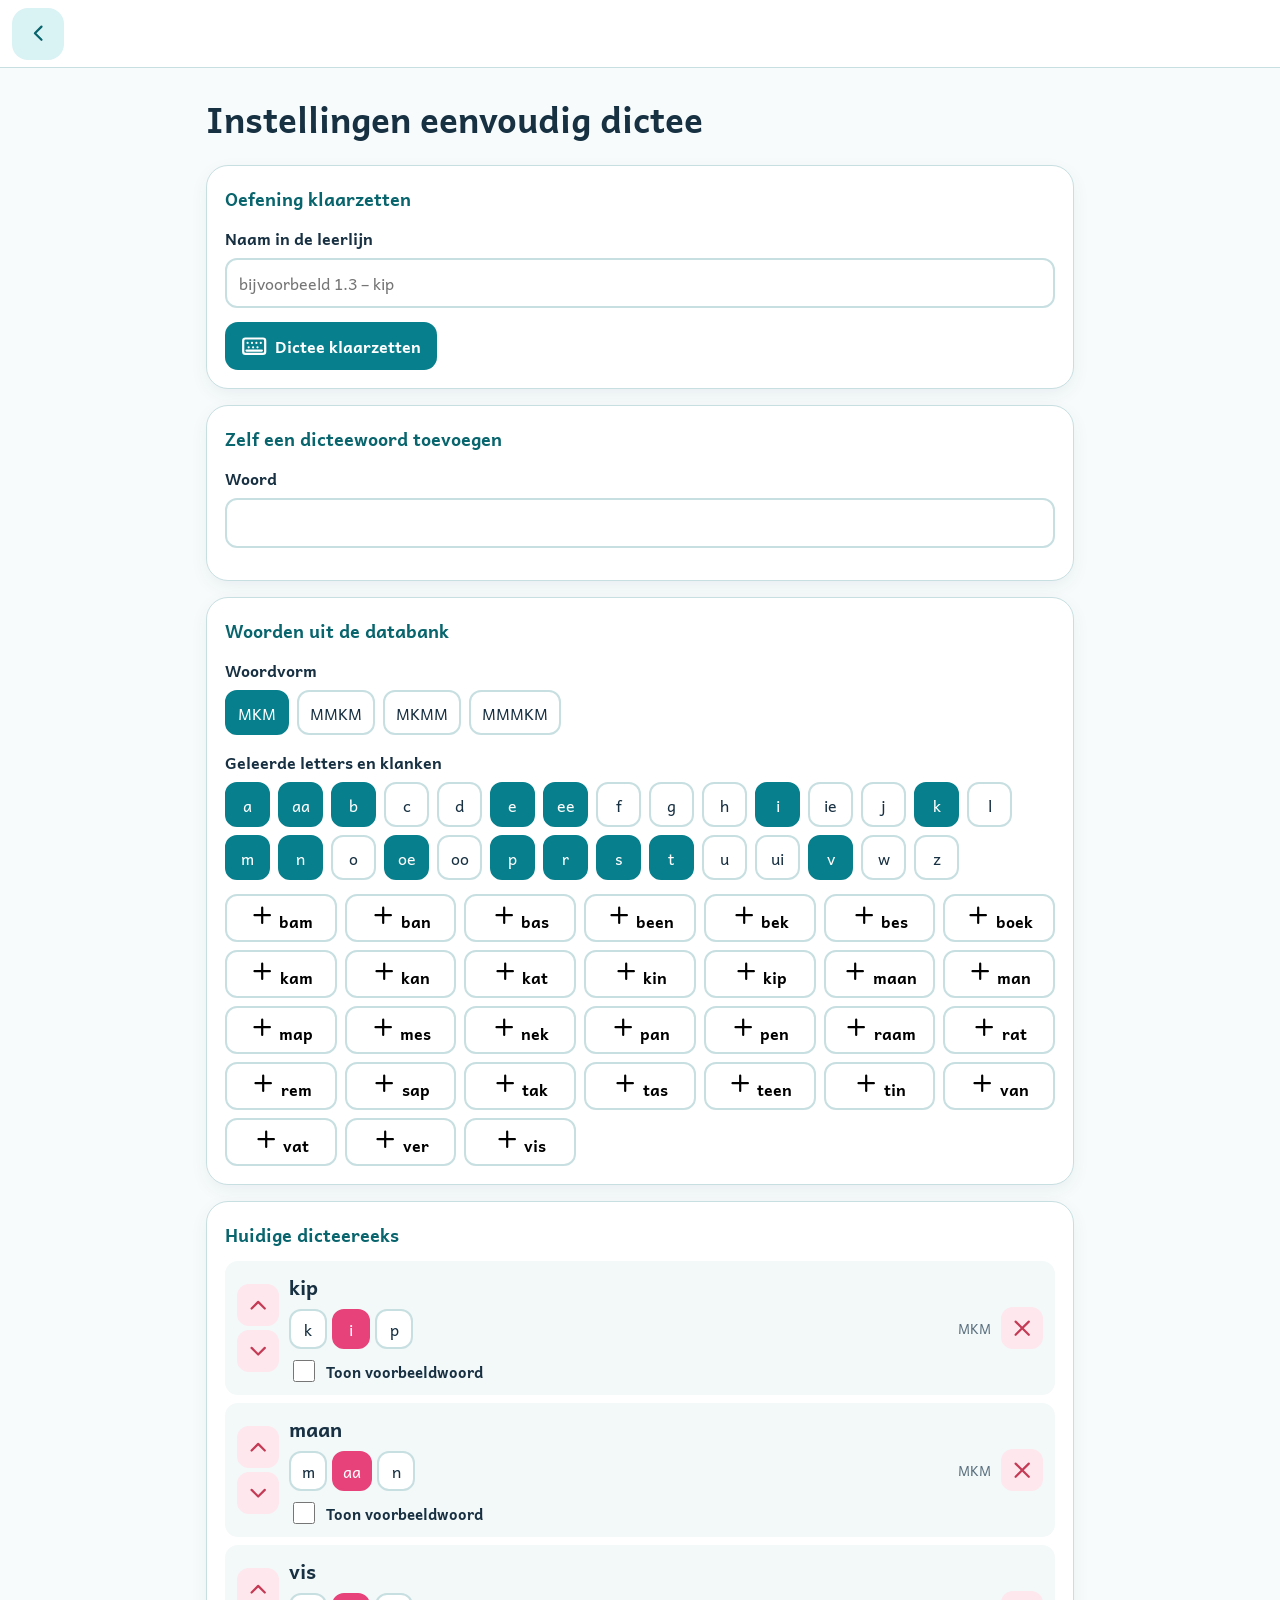
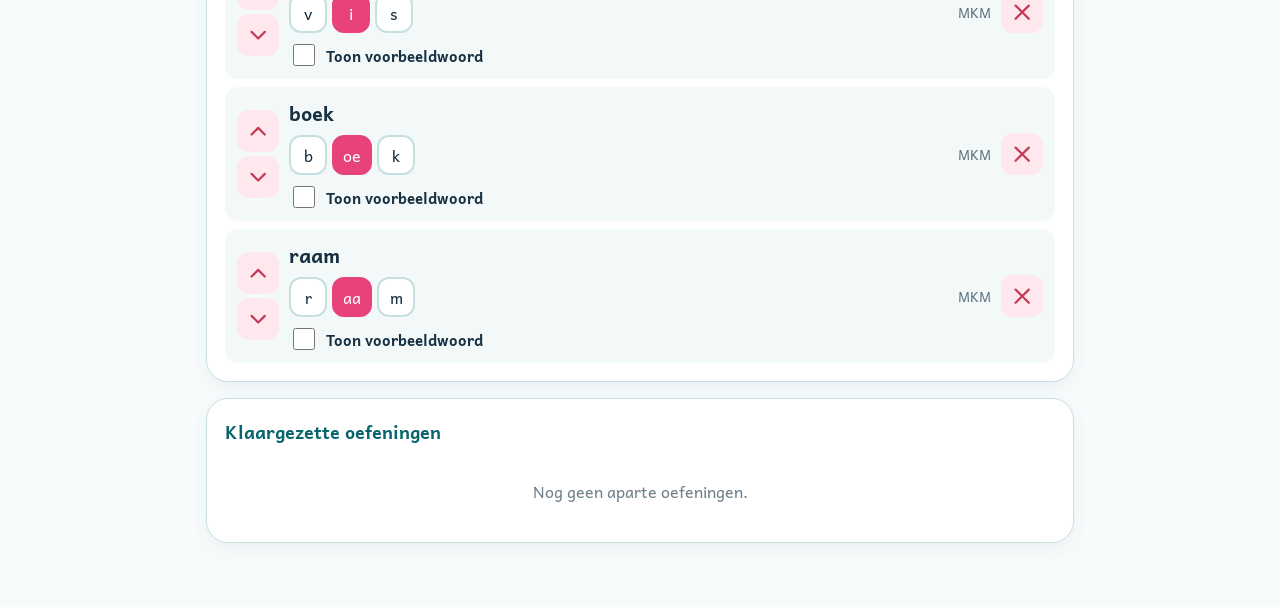
==== beheer/index.html @ 7be6dbdf "Update" ====
<!doctype html>
<html lang="nl">
  <head>
    <meta charset="utf-8" />
    <meta
      name="viewport"
      content="width=device-width,initial-scale=1,viewport-fit=cover"
    />
    <meta name="theme-color" content="#087f8c" />
    <title>Letterlab — beheer</title>
    <meta
      name="description"
      content="Mobiele dictee-oefeningen en digitaal klik-klakboekje voor NT2 Alfa."
    />
    <link rel="stylesheet" href="../styles.css?v=3" />
  </head>
  <body data-app="beheer">
    <svg class="svg-defs" aria-hidden="true">
      <symbol id="i-speaker" viewBox="0 0 24 24">
        <path d="M11 5 6 9H2v6h4l5 4V5Z" />
        <path d="M15.5 8.5a5 5 0 0 1 0 7M18 6a8.5 8.5 0 0 1 0 12" />
      </symbol>
      <symbol id="i-keyboard" viewBox="0 0 24 24">
        <rect x="2" y="5" width="20" height="14" rx="2" />
        <path
          d="M6 9h.01M10 9h.01M14 9h.01M18 9h.01M7 13h.01M11 13h.01M15 13h.01M5 16h14"
        />
      </symbol>
      <symbol id="i-book" viewBox="0 0 24 24">
        <path
          d="M3 5.5A3.5 3.5 0 0 1 6.5 2H11v18H6.5A3.5 3.5 0 0 0 3 23V5.5ZM21 5.5A3.5 3.5 0 0 0 17.5 2H13v18h4.5A3.5 3.5 0 0 1 21 23V5.5Z"
        />
      </symbol>
      <symbol id="i-gear" viewBox="0 0 24 24">
        <circle cx="12" cy="12" r="3" />
        <path
          d="M19.4 15a1.7 1.7 0 0 0 .34 1.88l.06.06-2.83 2.83-.06-.06a1.7 1.7 0 0 0-1.88-.34 1.7 1.7 0 0 0-1.03 1.55V21h-4v-.08A1.7 1.7 0 0 0 8.97 19.4a1.7 1.7 0 0 0-1.88.34l-.06.06-2.83-2.83.06-.06A1.7 1.7 0 0 0 4.6 15a1.7 1.7 0 0 0-1.55-1.03H3v-4h.08A1.7 1.7 0 0 0 4.6 8.94a1.7 1.7 0 0 0-.34-1.88L4.2 7l2.83-2.83.06.06a1.7 1.7 0 0 0 1.88.34A1.7 1.7 0 0 0 10 3.02V3h4v.08a1.7 1.7 0 0 0 1.03 1.55 1.7 1.7 0 0 0 1.88-.34l.06-.06L19.8 7l-.06.06a1.7 1.7 0 0 0-.34 1.88A1.7 1.7 0 0 0 20.95 10H21v4h-.08A1.7 1.7 0 0 0 19.4 15Z"
        />
      </symbol>
      <symbol id="i-back" viewBox="0 0 24 24">
        <path d="m15 18-6-6 6-6" />
      </symbol>
      <symbol id="i-next" viewBox="0 0 24 24">
        <path d="m9 18 6-6-6-6" />
      </symbol>
      <symbol id="i-up" viewBox="0 0 24 24"><path d="m6 15 6-6 6 6" /></symbol>
      <symbol id="i-down" viewBox="0 0 24 24"><path d="m6 9 6 6 6-6" /></symbol>
      <symbol id="i-check" viewBox="0 0 24 24">
        <path d="m5 12 4 4L19 6" />
      </symbol>
      <symbol id="i-retry" viewBox="0 0 24 24">
        <path d="M3 12a9 9 0 1 0 3-6.7L3 8" />
        <path d="M3 3v5h5" />
      </symbol>
      <symbol id="i-close" viewBox="0 0 24 24">
        <path d="M18 6 6 18M6 6l12 12" />
      </symbol>
      <symbol id="i-plus" viewBox="0 0 24 24">
        <path d="M12 5v14M5 12h14" />
      </symbol>
      <symbol id="i-mic" viewBox="0 0 24 24">
        <rect x="9" y="2" width="6" height="12" rx="3" />
        <path d="M5 10a7 7 0 0 0 14 0M12 17v5" />
      </symbol>
      <symbol id="i-upload" viewBox="0 0 24 24">
        <path d="M12 16V4m0 0L7 9m5-5 5 5M4 20h16" />
      </symbol>
    </svg>

    <main id="app" class="app-shell" aria-live="polite"></main>
    <script src="../data.js"></script>
    <script src="../app.js?v=3"></script>
  </body>
</html>
---- styles.css ----
/* ================================================================
   1. Lettertype en kleuren
   ================================================================ */

@font-face {
  font-family: Andika;
  src: url("assets/fonts/andika-400.woff2") format("woff2");
  font-weight: 400;
  font-display: swap;
}
@font-face {
  font-family: Andika;
  src: url("assets/fonts/andika-700.woff2") format("woff2");
  font-weight: 700;
  font-display: swap;
}
:root {
  /* Pas hier de hoofdkleuren van de volledige app aan. */
  --ink: #173042;
  --teal: #087f8c;
  --teal-dark: #08646d;
  --blue: #d9f2f4;
  --pink: #e7427a;
  --paper: #f7fbfb;
  --line: #c8dfe1;
  --good: #16805d;
  --bad: #c53b56;
  --shadow: 0 12px 34px rgba(20, 67, 79, 0.13);
}

/* ================================================================
   2. Algemene basisopmaak
   ================================================================ */

* {
  box-sizing: border-box;
}
html,
body {
  margin: 0;
  min-height: 100%;
  background: var(--paper);
  color: var(--ink);
  font-family: Andika, Arial, sans-serif;
}
button,
input,
select {
  font: inherit;
}
button {
  touch-action: manipulation;
}
.svg-defs {
  position: absolute;
  width: 0;
  height: 0;
  overflow: hidden;
}
.icon {
  width: 1.65rem;
  height: 1.65rem;
  fill: none;
  stroke: currentColor;
  stroke-width: 2;
  stroke-linecap: round;
  stroke-linejoin: round;
}
.app-shell {
  min-height: 100svh;
  display: flex;
  flex-direction: column;
}

/* ================================================================
   3. Bovenbalk, pictogrammen en algemene knoppen
   ================================================================ */

.topbar {
  height: 68px;
  padding: 8px max(12px, env(safe-area-inset-left));
  display: flex;
  align-items: center;
  justify-content: space-between;
  background: #fff;
  border-bottom: 1px solid var(--line);
}
.brand {
  font-weight: 700;
  color: var(--teal);
  letter-spacing: 0.02em;
}
.top-actions {
  display: flex;
  gap: 10px;
}
.icon-btn {
  width: 52px;
  height: 52px;
  border: 0;
  border-radius: 16px;
  background: var(--blue);
  color: var(--teal-dark);
  display: grid;
  place-items: center;
  cursor: pointer;
}
.icon-btn:hover,
.icon-btn:focus-visible {
  outline: 3px solid rgba(231, 66, 122, 0.26);
}
.icon-btn.primary {
  background: var(--pink);
  color: #fff;
}
.icon-btn.good {
  background: var(--good);
  color: #fff;
}
.icon-btn.bad {
  background: var(--bad);
  color: #fff;
}

/* ================================================================
   4. Startscherm
   ================================================================ */

.screen {
  width: min(100%, 980px);
  margin: auto;
  padding: 10px max(14px, env(safe-area-inset-left))
    calc(18px + env(safe-area-inset-bottom));
}
.home-grid {
  display: grid;
  grid-template-columns: repeat(2, minmax(0, 240px));
  gap: 20px;
  justify-content: center;
}
.mode-card {
  aspect-ratio: 1;
  border: 0;
  border-radius: 30px;
  background: #fff;
  color: var(--teal);
  box-shadow: var(--shadow);
  display: grid;
  place-items: center;
  cursor: pointer;
}
.mode-card:nth-child(2) {
  color: var(--pink);
}
.mode-card .icon {
  width: 42%;
  height: 42%;
  stroke-width: 1.35;
}

/* ================================================================
   5. Dicteescherm en AZERTY-toetsenbord
   ================================================================ */

.dictation {
  display: flex;
  flex-direction: column;
  gap: 8px;
  align-items: center;
}
.dictation-finished {
  min-height: 100svh;
  display: flex;
  flex-direction: column;
  align-items: center;
  justify-content: center;
  gap: 12px;
  text-align: center;
}
.finished-check {
  width: 112px;
  height: 112px;
  border-radius: 50%;
  display: grid;
  place-items: center;
  background: var(--good);
  color: white;
}
.finished-check .icon {
  width: 65px;
  height: 65px;
}
.dictation-finished h1 {
  margin: 0;
  font-size: clamp(2.5rem, 9vw, 4rem);
}
.finished-next {
  color: var(--teal-dark);
}
.finished-next .icon {
  width: 36px;
  height: 36px;
}
.restart-button {
  margin-top: 12px;
  width: 45px;
  height: 45px;
  border: 0;
  border-radius: 50%;
  background: var(--blue);
  color: var(--teal-dark);
  cursor: pointer;
  display: grid;
  place-items: center;
}
.restart-button .icon {
  width: 30px;
  height: 30px;
}
.listen {
  width: 84px;
  height: 84px;
  border-radius: 26px;
  background: var(--teal);
  color: #fff;
  border: 0;
  display: grid;
  place-items: center;
  box-shadow: var(--shadow);
}
.listen .icon {
  width: 42px;
  height: 42px;
}
.dictation-image {
  display: block;
  max-width: min(100%, 320px);
  max-height: min(30svh, 210px);
  object-fit: contain;
  border-radius: 12px;
}
.word-slots {
  min-height: 64px;
  display: flex;
  align-items: flex-end;
  justify-content: center;
  gap: 10px;
  flex-wrap: wrap;
}

.copy-word {
  margin-bottom: 8px;
  color: var(--ink);
  font-size: clamp(2rem, 9vw, 4.5rem);
  font-weight: 700;
  text-align: center;
}

.edit-notice,
.publication-message {
  margin-bottom: 16px;
  padding: 14px 16px;
  border-radius: 14px;
  background: #fff3c4;
  color: #533f00;
  line-height: 1.45;
}

.publication-message {
  background: #daf4ee;
  color: #174b41;
}

.check-option {
  display: flex;
  align-items: center;
  gap: 10px;
  margin: 14px 0;
  font-weight: 700;
}

.check-option input {
  width: 24px;
  height: 24px;
  accent-color: var(--teal);
}

.question-option {
  display: flex;
  align-items: center;
  gap: 8px;
  margin-top: 8px;
  font-size: 0.95rem;
  font-weight: 700;
}

.question-option input {
  width: 22px;
  height: 22px;
  accent-color: var(--teal);
}

.series-item-editable {
  align-items: center;
}

.series-order {
  display: flex;
  flex-direction: column;
  gap: 4px;
}

.series-order .icon-btn {
  min-width: 36px;
  min-height: 36px;
}

.series-question {
  flex: 1;
  min-width: 0;
}

.series-missing {
  display: flex;
  flex-wrap: wrap;
  gap: 5px;
  margin-top: 6px;
}

.series-missing .chip {
  min-width: 38px;
  min-height: 38px;
  padding: 5px 9px;
}
.slot {
  min-width: 54px;
  padding: 3px 8px 2px;
  border-bottom: 5px solid var(--teal);
  font-size: clamp(2.3rem, 10vw, 4.8rem);
  line-height: 1;
  text-align: center;
  font-weight: 700;
}
.slot.missing {
  color: var(--pink);
  border-color: var(--pink);
}
.slot.wrong {
  color: var(--bad);
  border-color: var(--bad);
  animation: shake 0.28s linear 2;
}
.slot.good {
  color: var(--good);
  border-color: var(--good);
}
@keyframes shake {
  25% {
    transform: translateX(-5px);
  }
  75% {
    transform: translateX(5px);
  }
}
.feedback {
  height: 44px;
  display: flex;
  align-items: center;
  justify-content: center;
  gap: 14px;
}
.feedback .icon {
  width: 30px;
  height: 30px;
}
.feedback .icon-btn {
  width: 44px;
  height: 44px;
  border-radius: 50%;
}
.feedback .icon-btn .icon {
  width: 25px;
  height: 25px;
}
.feedback .icon-btn.bad {
  background: #fee7ed;
  color: var(--bad);
}
.feedback.good {
  color: var(--good);
}
.feedback.bad {
  color: var(--bad);
}
.keyboard {
  width: min(100%, 760px);
  display: flex;
  flex-direction: column;
  gap: 4px;
  margin-top: auto;
}
.key-row {
  display: flex;
  gap: 4px;
  justify-content: center;
}
.key {
  /* Andika Regular blijft leesbaar zonder dat de toets zwaar oogt. */
  font-family: Andika, Arial, sans-serif;
  font-weight: 400;
  flex: 1;
  max-width: 68px;
  min-width: 0;
  padding-right: 0;
  padding-left: 0;
  min-height: 54px;
  border: 1px solid #b8d4d7;
  border-bottom-width: 2px;
  border-radius: 12px;
  background: #fff;
  color: var(--ink);
  font-size: clamp(1.4rem, 5.5vw, 1.75rem);
}
/* De brede m krijgt iets kleinere letters, maar behoudt dezelfde aantikzone. */
.key[data-key="m"] {
  font-size: clamp(1.18rem, 4.7vw, 1.55rem);
}
.key:active {
  transform: translateY(2px);
  border-bottom-width: 2px;
}
.key.wide {
  max-width: 110px;
  background: var(--blue);
  color: var(--teal-dark);
}

/* ================================================================
   6. Klik-klakboekje
   ================================================================ */

.booklet {
  display: grid;
  gap: 22px;
}
.book-word {
  display: flex;
  justify-content: center;
  align-items: center;
  gap: 4px;
  font-size: clamp(3.6rem, 18vw, 8rem);
  font-weight: 700;
  color: var(--teal-dark);
}
.book-columns {
  display: grid;
  grid-template-columns: repeat(3, 1fr);
  gap: 10px;
}
.book-col {
  display: grid;
  gap: 8px;
  text-align: center;
}
.sound-card {
  min-height: 104px;
  border: 2px solid var(--line);
  border-radius: 22px;
  background: #fff;
  color: var(--ink);
  font-size: clamp(2.2rem, 10vw, 4.6rem);
  font-weight: 700;
  display: grid;
  place-items: center;
}
.sound-controls {
  display: flex;
  justify-content: center;
  gap: 8px;
}
.tiny-btn {
  width: 46px;
  height: 46px;
  border: 0;
  border-radius: 14px;
  background: var(--blue);
  color: var(--teal-dark);
  display: grid;
  place-items: center;
}
.tiny-btn .icon {
  width: 23px;
  height: 23px;
}

/* ================================================================
   7. Lesgeversgedeelte
   ================================================================ */

.teacher {
  width: min(100%, 900px);
  margin: auto;
  padding: 22px 16px 48px;
}
.teacher h1 {
  font-size: clamp(1.6rem, 5vw, 2.2rem);
  margin: 0 0 18px;
}
.teacher h2 {
  font-size: 1.15rem;
  margin: 0 0 12px;
  color: var(--teal-dark);
}
.panel {
  background: #fff;
  border: 1px solid var(--line);
  border-radius: 22px;
  padding: 18px;
  margin-bottom: 16px;
  box-shadow: 0 6px 18px rgba(20, 67, 79, 0.06);
}
.field {
  display: grid;
  gap: 7px;
  margin-bottom: 14px;
}
.field label {
  font-weight: 700;
}
.text-input,
.select {
  width: 100%;
  min-height: 50px;
  border: 2px solid var(--line);
  border-radius: 12px;
  padding: 9px 12px;
  background: #fff;
  color: var(--ink);
}
.chips {
  display: flex;
  flex-wrap: wrap;
  gap: 8px;
}
.chip {
  min-width: 45px;
  min-height: 45px;
  border: 2px solid var(--line);
  border-radius: 12px;
  background: #fff;
  color: var(--ink);
  padding: 7px 11px;
}
.chip.active {
  background: var(--teal);
  border-color: var(--teal);
  color: #fff;
}
.chip.missing-choice.active {
  background: var(--pink);
  border-color: var(--pink);
}
.action {
  min-height: 48px;
  border: 0;
  border-radius: 13px;
  padding: 10px 16px;
  background: var(--teal);
  color: #fff;
  font-weight: 700;
  display: inline-flex;
  align-items: center;
  gap: 8px;
}
.action.secondary {
  background: var(--blue);
  color: var(--teal-dark);
}
.action.danger {
  background: #fee7ed;
  color: var(--bad);
}
.series {
  display: grid;
  gap: 8px;
}
.series-item {
  display: flex;
  align-items: center;
  gap: 10px;
  padding: 10px 12px;
  border-radius: 13px;
  background: #f3f8f8;
}
.series-word {
  font-size: 1.25rem;
  font-weight: 700;
  flex: 1;
}
.series-pattern {
  color: #5c7280;
  font-size: 0.9rem;
}
.series-item .icon-btn {
  width: 42px;
  height: 42px;
  border-radius: 12px;
  background: #fee7ed;
  color: var(--bad);
}
.series-item {
  flex-wrap: wrap;
}
.series-image-field {
  flex-basis: 100%;
  display: grid;
  gap: 4px;
  font-size: 0.9rem;
}
.suggestions {
  display: grid;
  grid-template-columns: repeat(auto-fill, minmax(110px, 1fr));
  gap: 8px;
}
.suggestion {
  min-height: 48px;
  border: 2px solid var(--line);
  border-radius: 12px;
  background: #fff;
  font-weight: 700;
}
.suggestion.added {
  background: #e7f7f0;
  color: var(--good);
  border-color: #acdcca;
}
.help {
  color: #5c7280;
  font-size: 0.92rem;
  margin: 4px 0 12px;
}
.empty {
  padding: 20px;
  text-align: center;
  color: #6d7f88;
}
.publish-actions {
  display: flex;
  flex-wrap: wrap;
  gap: 10px;
}
.exercise-list {
  display: grid;
  gap: 10px;
}
.exercise-item {
  display: flex;
  align-items: center;
  gap: 8px;
  padding: 12px;
  border-radius: 14px;
  background: #f3f8f8;
}
.exercise-info {
  flex: 1;
  display: grid;
}
.exercise-info span {
  color: #5c7280;
  font-size: 0.9rem;
}
.exercise-item .action {
  text-decoration: none;
}
.exercise-item .icon-btn {
  width: 46px;
  height: 46px;
  flex: 0 0 auto;
  background: #fee7ed;
  color: var(--bad);
}

/* ================================================================
   8. Aanpassingen voor kleine en liggende schermen
   ================================================================ */

@media (max-width: 560px) {
  .screen {
    padding-top: 10px;
  }
  .screen.dictation {
    /* Bijna geen binnenmarge: de tien AZERTY-toetsen krijgen zo meer breedte.
       Vrije ruimte voor Genially maak je buiten het iframe, niet hier. */
    padding-right: max(4px, env(safe-area-inset-right));
    padding-left: max(4px, env(safe-area-inset-left));
    padding-bottom: calc(6px + env(safe-area-inset-bottom));
  }
  .topbar {
    height: 62px;
  }
  .icon-btn {
    width: 46px;
    height: 46px;
  }
  .home-grid {
    gap: 14px;
  }
  .mode-card {
    border-radius: 24px;
  }
  .book-columns {
    gap: 6px;
  }
  .sound-card {
    min-height: 86px;
    border-radius: 17px;
  }
  .word-slots {
    gap: 5px;
  }
  .slot {
    min-width: 42px;
  }
  .panel {
    padding: 8px;
  }
  .exercise-item {
    align-items: stretch;
    flex-wrap: wrap;
  }
  .exercise-info {
    flex-basis: 100%;
  }
}
@media (orientation: landscape) and (max-height: 620px) {
  .topbar {
    height: 54px;
  }
  .icon-btn {
    width: 40px;
    height: 40px;
  }
  .screen {
    padding-top: 4px;
    padding-bottom: 4px;
  }
  .dictation {
    gap: 6px;
  }
  .listen {
    width: 58px;
    height: 58px;
    border-radius: 18px;
  }
  .listen .icon {
    width: 30px;
    height: 30px;
  }
  .word-slots {
    min-height: 58px;
  }
  .slot {
    font-size: 2.5rem;
  }
  .feedback {
    height: 40px;
  }
  .key {
    min-height: 44px;
  }
  .booklet {
    grid-template-columns: 1fr 2fr;
    align-items: center;
  }
  .book-word {
    font-size: 4rem;
  }
}


/* Houd het volledige dictee zichtbaar op kleinere telefoons en in Genially. */
@media (max-height: 740px) {
  .screen.dictation {
    height: 100svh;
    min-height: 0;
    margin-top: 0;
    margin-bottom: 0;
    padding-top: 5px;
    padding-bottom: calc(5px + env(safe-area-inset-bottom));
    gap: 4px;
    overflow: hidden;
    justify-content: center;
  }

  .dictation .listen {
    width: 56px;
    height: 56px;
    border-radius: 18px;
    flex: 0 0 auto;
  }

  .dictation .listen .icon {
    width: 29px;
    height: 29px;
  }

  .dictation-image {
    max-width: min(58vw, 250px);
    max-height: 18svh;
    margin-bottom: 2px;
  }

  .copy-word {
    margin-bottom: 2px;
    font-size: clamp(1.65rem, 7vw, 2.4rem);
    line-height: 1;
  }

  .word-slots {
    min-height: 45px;
    gap: 5px;
  }

  .slot {
    min-width: 38px;
    padding: 2px 5px 1px;
    border-bottom-width: 3px;
    font-size: clamp(1.8rem, 8vw, 2.7rem);
  }

  .feedback {
    height: 38px;
  }

  .feedback .icon-btn {
    width: 38px;
    height: 38px;
  }

  .keyboard {
    gap: 3px;
    margin-top: clamp(4px, 1svh, 10px);
  }

  .key-row {
    gap: 3px;
  }

  .key {
    min-height: 46px;
    border-radius: 9px;
    font-size: clamp(1.2rem, 5vw, 1.55rem);
  }
}

@media (max-height: 590px) {
  .dictation .listen {
    width: 48px;
    height: 48px;
  }

  .dictation-image {
    max-height: 12svh;
  }

  .copy-word {
    font-size: 1.55rem;
  }

  .word-slots {
    min-height: 39px;
  }

  .slot {
    font-size: 1.75rem;
  }

  .feedback {
    height: 34px;
  }

  .key {
    min-height: 42px;
  }
}

/* ================================================================
   9. Volledige versie (link met weergave=volledig)
   ================================================================ */

/* Instructiebalk bovenaan met één ronde afspeelknop. */
.instruction-bar {
  align-self: stretch;
  display: flex;
  justify-content: center;
  padding: 6px 0 8px;
  border-bottom: 1px solid var(--line);
}
.play-instruction {
  width: 52px;
  height: 52px;
  border: 0;
  border-radius: 50%;
  background: var(--ink);
  color: #fff;
  display: grid;
  place-items: center;
  cursor: pointer;
  box-shadow: var(--shadow);
}
.play-instruction .icon {
  width: 24px;
  height: 24px;
  fill: currentColor;
}
.play-instruction:focus-visible {
  outline: 3px solid rgba(231, 66, 122, 0.45);
  outline-offset: 3px;
}
@media (max-height: 740px) {
  .instruction-bar {
    padding: 2px 0 4px;
  }
  .play-instruction {
    width: 42px;
    height: 42px;
  }
  .play-instruction .icon {
    width: 20px;
    height: 20px;
  }
}

/* Staand: de onderdelen staan gewoon onder elkaar. */
.dictation-media {
  display: contents;
}

/* Liggende gsm: instructie, luisterknop en afbeelding links, het dictee
   rechts. Anders is er te weinig hoogte voor alles. */
@media (orientation: landscape) and (max-height: 620px) {
  .full-view .screen.dictation {
    display: grid;
    grid-template-columns: minmax(110px, 28%) minmax(0, 1fr);
    grid-auto-rows: auto;
    align-content: center;
    align-items: center;
    column-gap: 14px;
    row-gap: 2px;
    width: 100%;
    max-width: none;
  }
  .full-view .dictation > * {
    grid-column: 2;
    justify-self: stretch;
  }
  .full-view .dictation > .copy-word,
  .full-view .dictation > .word-slots,
  .full-view .dictation > .feedback {
    justify-self: center;
  }
  .full-view .dictation > .dictation-media {
    grid-column: 1;
    grid-row: 1 / span 4;
    display: flex;
    flex-direction: column;
    align-items: center;
    gap: 6px;
  }
  .full-view .dictation-media .instruction-bar {
    border-bottom: 0;
    padding: 0;
  }
  .full-view .dictation-media .dictation-image {
    max-width: 100%;
    max-height: 38svh;
  }
}

/* Knop "Opnieuw" na een juist antwoord: rustig, in de basiskleur. */
.feedback .icon-btn.again {
  background: var(--blue);
  color: var(--teal-dark);
}
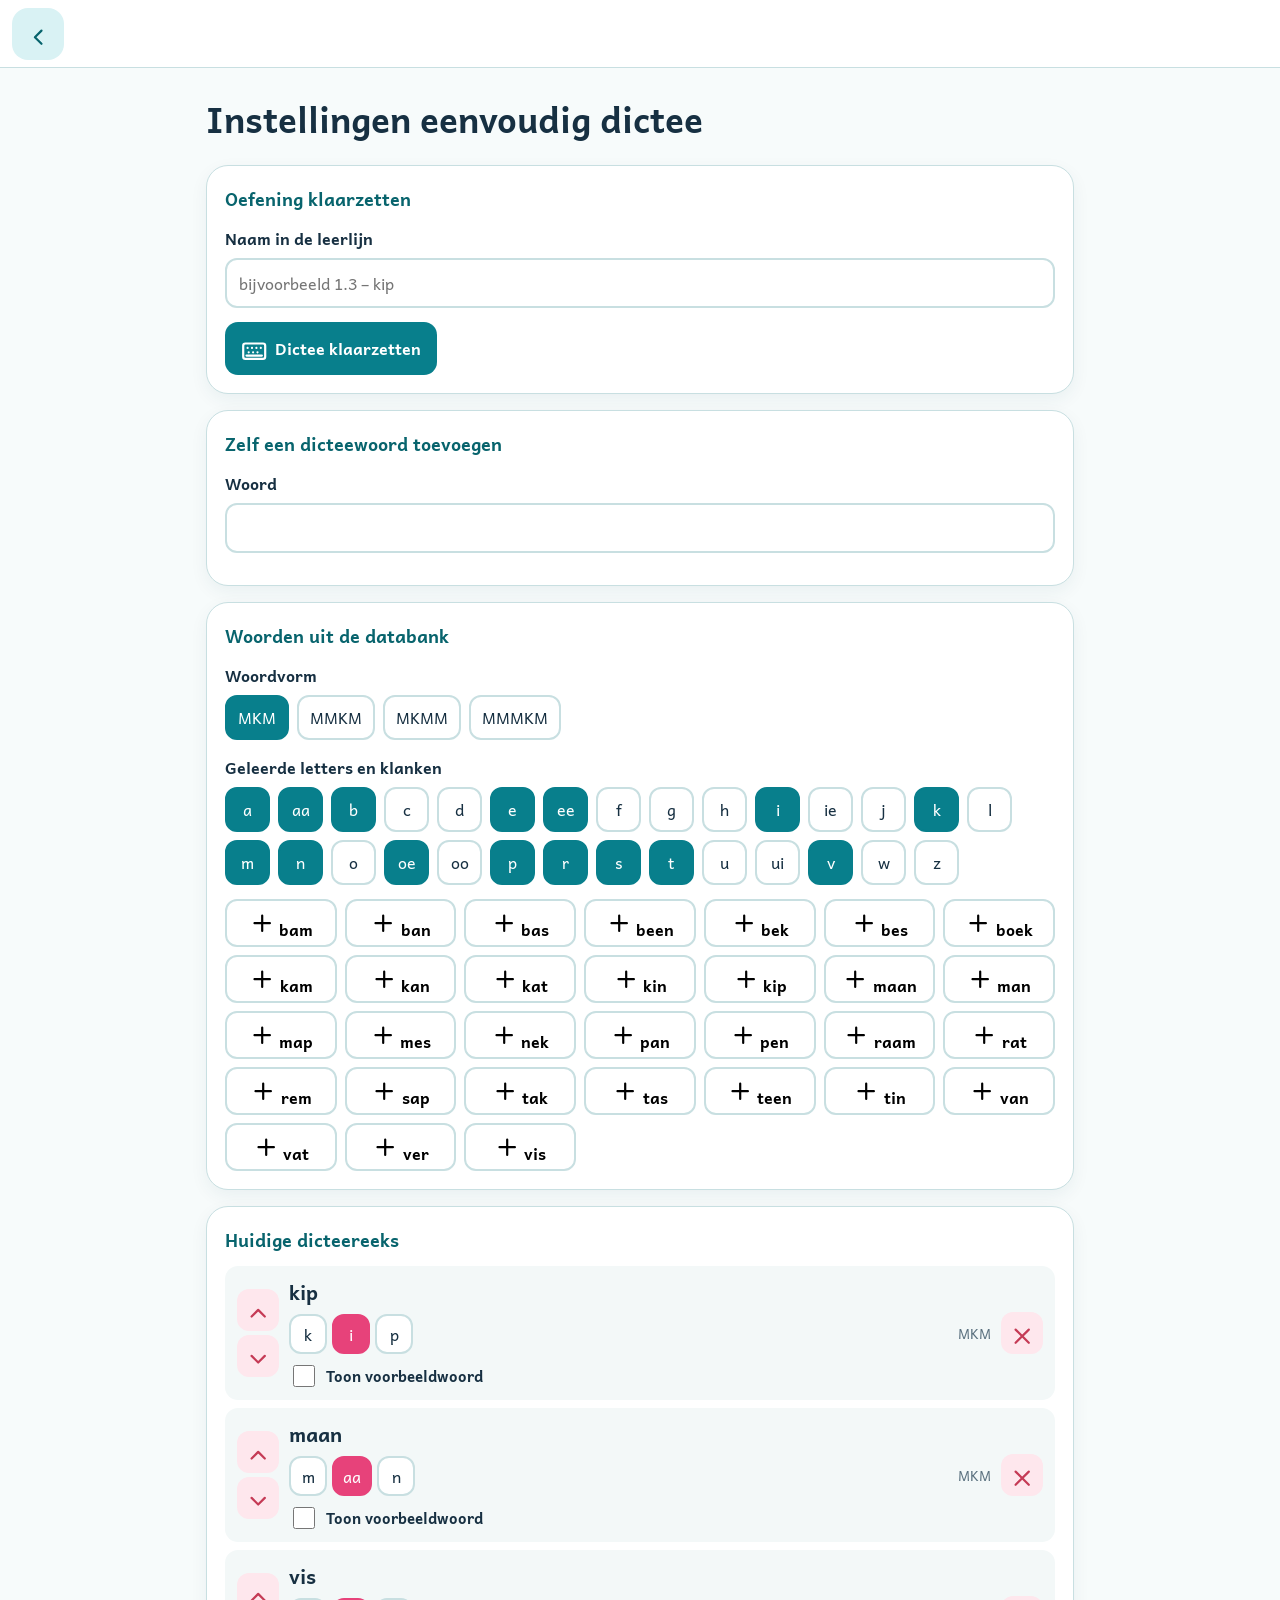
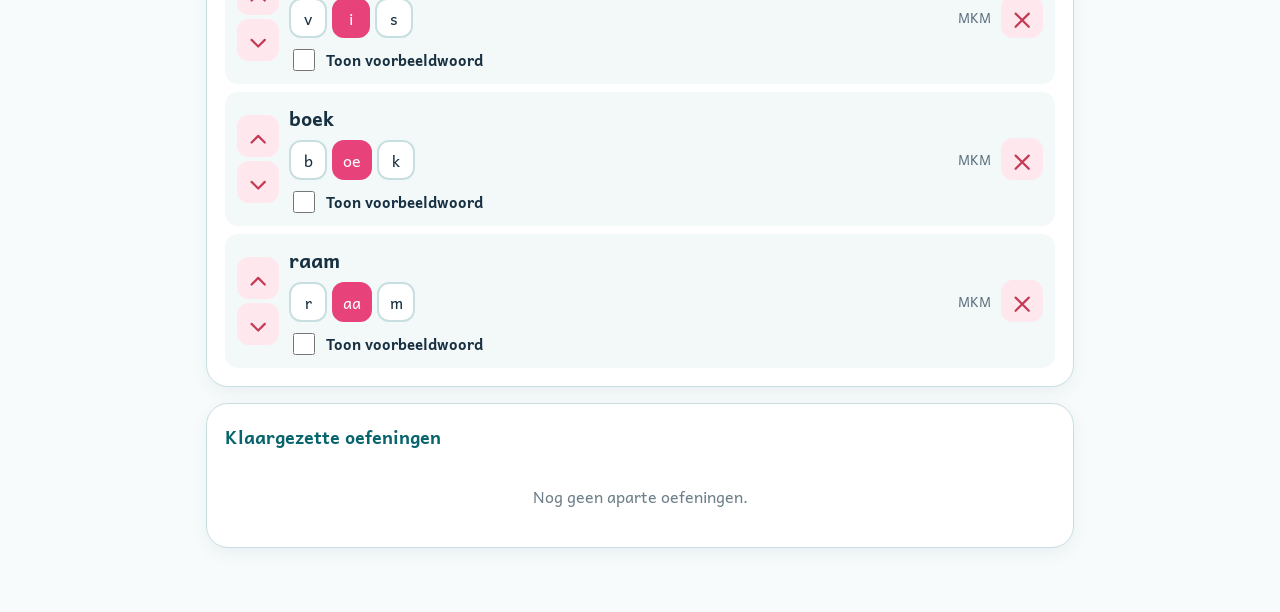
==== commit 8edaefaa: "Add number option to keyboard" ====
--- a/beheer/index.html
+++ b/beheer/index.html
@@ -37,6 +37,9 @@
           d="M19.4 15a1.7 1.7 0 0 0 .34 1.88l.06.06-2.83 2.83-.06-.06a1.7 1.7 0 0 0-1.88-.34 1.7 1.7 0 0 0-1.03 1.55V21h-4v-.08A1.7 1.7 0 0 0 8.97 19.4a1.7 1.7 0 0 0-1.88.34l-.06.06-2.83-2.83.06-.06A1.7 1.7 0 0 0 4.6 15a1.7 1.7 0 0 0-1.55-1.03H3v-4h.08A1.7 1.7 0 0 0 4.6 8.94a1.7 1.7 0 0 0-.34-1.88L4.2 7l2.83-2.83.06.06a1.7 1.7 0 0 0 1.88.34A1.7 1.7 0 0 0 10 3.02V3h4v.08a1.7 1.7 0 0 0 1.03 1.55 1.7 1.7 0 0 0 1.88-.34l.06-.06L19.8 7l-.06.06a1.7 1.7 0 0 0-.34 1.88A1.7 1.7 0 0 0 20.95 10H21v4h-.08A1.7 1.7 0 0 0 19.4 15Z"
         />
       </symbol>
+      <symbol id="i-erase" viewBox="0 0 24 24">
+        <path d="M19 12H6M11 7l-5 5 5 5" />
+      </symbol>
       <symbol id="i-back" viewBox="0 0 24 24">
         <path d="m15 18-6-6 6-6" />
       </symbol>
--- a/styles.css
+++ b/styles.css
@@ -65,6 +65,7 @@
   stroke-width: 2;
   stroke-linecap: round;
   stroke-linejoin: round;
+  margin-top: 0.4em;
 }
 .app-shell {
   min-height: 100svh;
@@ -335,11 +336,11 @@
 .slot {
   min-width: 54px;
   padding: 3px 8px 2px;
-  border-bottom: 5px solid var(--teal);
-  font-size: clamp(2.3rem, 10vw, 4.8rem);
+  border-bottom: 3px solid var(--teal);
+  font-size: clamp(3.0rem, 15vw, 5.2rem);
   line-height: 1;
   text-align: center;
-  font-weight: 700;
+  font-weight: 400;
 }
 .slot.missing {
   color: var(--pink);
@@ -824,7 +825,7 @@
   .slot {
     min-width: 38px;
     padding: 2px 5px 1px;
-    border-bottom-width: 3px;
+    border-bottom-width: 2px;
     font-size: clamp(1.8rem, 8vw, 2.7rem);
   }
 
@@ -850,6 +851,13 @@
     min-height: 46px;
     border-radius: 9px;
     font-size: clamp(1.2rem, 5vw, 1.55rem);
+  }
+  .copy-word {
+    font-size: clamp(2.2rem, 10vw, 3.2rem);
+  }
+  .slot {
+    font-size: clamp(2.4rem, 11vw, 3.4rem);
+    min-width: 46px;
   }
 }
 
@@ -942,7 +950,7 @@
   .full-view .screen.dictation {
     display: grid;
     grid-template-columns: minmax(110px, 28%) minmax(0, 1fr);
-    grid-auto-rows: auto;
+    grid-auto: auto;
     align-content: center;
     align-items: center;
     column-gap: 14px;
@@ -982,3 +990,44 @@
   background: var(--blue);
   color: var(--teal-dark);
 }
+
+/* Alle toetsen even breed: een tiende van de rij. De wisknop staat
+   achteraan de onderste rij en is twee toetsen breed. */
+.key-row {
+  --kg: 4px;
+  gap: var(--kg);
+}
+@media (max-height: 740px) {
+  .key-row {
+    --kg: 3px;
+  }
+}
+.key-row .key {
+  flex: 0 0 calc((100% - 9 * var(--kg)) / 10);
+  min-width: 0;
+}
+.key-row .key.erase {
+  flex-basis: calc((100% - 9 * var(--kg)) / 10 * 2 + var(--kg));
+}
+.key.erase .icon {
+  stroke-width: 1.6;
+  width: 26px;
+  height: 26px;
+}
+
+.copy-word {
+  font-size: clamp(2.2rem, 10vw, 3.2rem);
+}
+.slot {
+  font-size: clamp(2.4rem, 11vw, 3.4rem);
+  min-width: 46px;
+}
+
+/* Cijferblok: drie grote toetsen per rij */
+.keyboard.numbers .key-row .key {
+  flex-basis: calc((100% - 2 * var(--kg)) / 3);
+  max-width: 110px;
+}
+.keyboard.numbers .key-row .key.erase {
+  flex-basis: calc((100% - 2 * var(--kg)) / 3);
+}
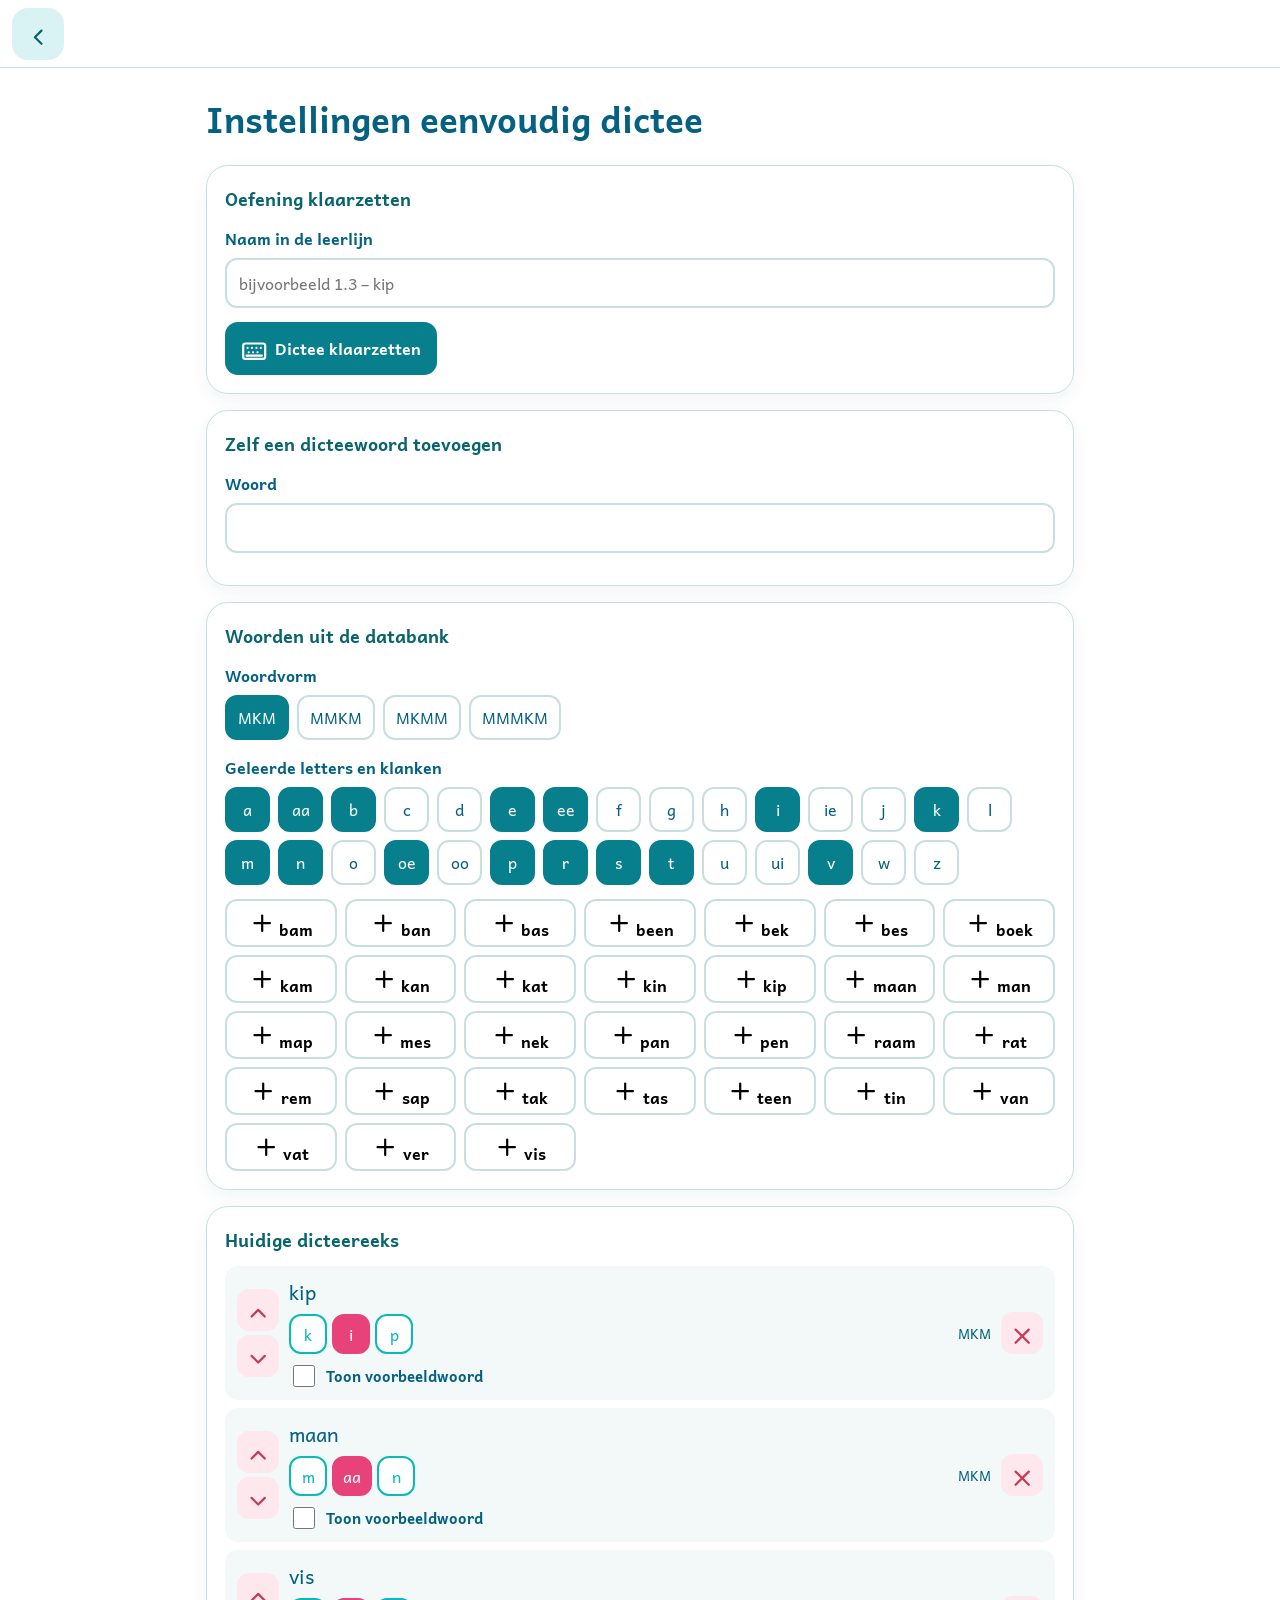
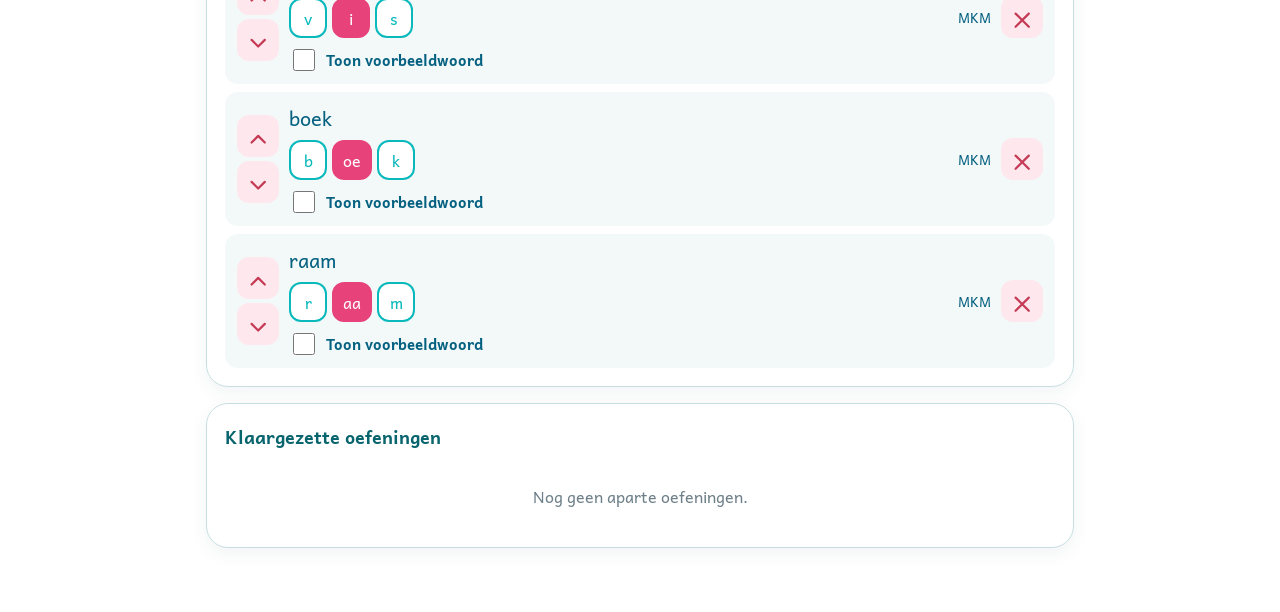
==== commit fc167861: "Add multi-word series to the full dictation view Words separated by | in one link; the next word app" ====
--- a/beheer/index.html
+++ b/beheer/index.html
@@ -12,7 +12,7 @@
       name="description"
       content="Mobiele dictee-oefeningen en digitaal klik-klakboekje voor NT2 Alfa."
     />
-    <link rel="stylesheet" href="../styles.css?v=3" />
+    <link rel="stylesheet" href="../styles.css?v=4" />
   </head>
   <body data-app="beheer">
     <svg class="svg-defs" aria-hidden="true">
@@ -72,6 +72,6 @@
 
     <main id="app" class="app-shell" aria-live="polite"></main>
     <script src="../data.js"></script>
-    <script src="../app.js?v=3"></script>
+    <script src="../app.js?v=4"></script>
   </body>
 </html>
--- a/styles.css
+++ b/styles.css
@@ -16,7 +16,7 @@
 }
 :root {
   /* Pas hier de hoofdkleuren van de volledige app aan. */
-  --ink: #173042;
+  --ink: #056181;
   --teal: #087f8c;
   --teal-dark: #08646d;
   --blue: #d9f2f4;
@@ -319,6 +319,7 @@
 .series-question {
   flex: 1;
   min-width: 0;
+  color: #056181;
 }
 
 .series-missing {
@@ -326,12 +327,17 @@
   flex-wrap: wrap;
   gap: 5px;
   margin-top: 6px;
+  color: #09b9bb;
+  border-color: #09b9bb;
 }
 
 .series-missing .chip {
   min-width: 38px;
   min-height: 38px;
   padding: 5px 9px;
+  color: #09b9bb;
+  border-color: #09b9bb;
+
 }
 .slot {
   min-width: 54px;
@@ -341,10 +347,11 @@
   line-height: 1;
   text-align: center;
   font-weight: 400;
+  color: #056181;
 }
 .slot.missing {
-  color: var(--pink);
-  border-color: var(--pink);
+  color: #09b9bb;
+  border-color: #09b9bb;
 }
 .slot.wrong {
   color: var(--bad);
@@ -595,11 +602,11 @@
 }
 .series-word {
   font-size: 1.25rem;
-  font-weight: 700;
+  font-weight: 400;
   flex: 1;
 }
 .series-pattern {
-  color: #5c7280;
+  color: var(--ink);
   font-size: 0.9rem;
 }
 .series-item .icon-btn {
@@ -815,6 +822,8 @@
     margin-bottom: 2px;
     font-size: clamp(1.65rem, 7vw, 2.4rem);
     line-height: 1;
+    color: var(--ink);
+    font-weight: 400;
   }
 
   .word-slots {
@@ -985,6 +994,29 @@
   }
 }
 
+/* Reeks van meerdere woorden: een bolletje per woord. */
+.series-progress {
+  display: flex;
+  justify-content: center;
+  flex-wrap: wrap;
+  gap: 7px;
+  padding: 6px 0 2px;
+}
+.series-progress span {
+  width: 10px;
+  height: 10px;
+  border-radius: 50%;
+  background: var(--line);
+  transition: background 200ms ease, transform 200ms ease;
+}
+.series-progress .current {
+  background: var(--teal);
+  transform: scale(1.25);
+}
+.series-progress .done {
+  background: var(--good);
+}
+
 /* Knop "Opnieuw" na een juist antwoord: rustig, in de basiskleur. */
 .feedback .icon-btn.again {
   background: var(--blue);
@@ -1030,4 +1062,53 @@
 }
 .keyboard.numbers .key-row .key.erase {
   flex-basis: calc((100% - 2 * var(--kg)) / 3);
+}
+
+/* Toetsen in dezelfde stijl als de letterkaartjes van de sleepoefening:
+   wit, fijn grijs kader, zachte schaduw voor een licht 3D-effect. */
+.key {
+  background: #fff;
+  border: 1.5px solid #cbd8db;
+  border-radius: 10px;
+  box-shadow:
+          0 2px 3px rgba(23, 48, 66, 0.10),
+          0 6px 14px rgba(23, 48, 66, 0.14);
+  color: var(--ink);
+}
+/* Bij indrukken: toets zakt iets in */
+.key:active {
+  transform: translateY(1px);
+  box-shadow: 0 1px 2px rgba(23, 48, 66, 0.12);
+}
+
+/* Cijfertoetsen: heel licht turquoise */
+.key[data-key="0"],
+.key[data-key="1"],
+.key[data-key="2"],
+.key[data-key="3"],
+.key[data-key="4"],
+.key[data-key="5"],
+.key[data-key="6"],
+.key[data-key="7"],
+.key[data-key="8"],
+.key[data-key="9"] {
+  background: #eef8f9;
+}
+
+/* Wisknop: heel licht grijsblauw */
+.key.erase {
+  background: #eef8f9;
+}
+
+/* Doorzichtige achtergrond: de Genially-dia is zichtbaar rond de oefening,
+   zonder blend mode. De toetsen blijven wit. */
+html,
+body,
+.app-shell {
+  background: transparent;
+}
+
+/* Meer ruimte tussen het woord en het vinkje/kruisje met Opnieuw */
+.feedback {
+  margin-top: 10px;
 }
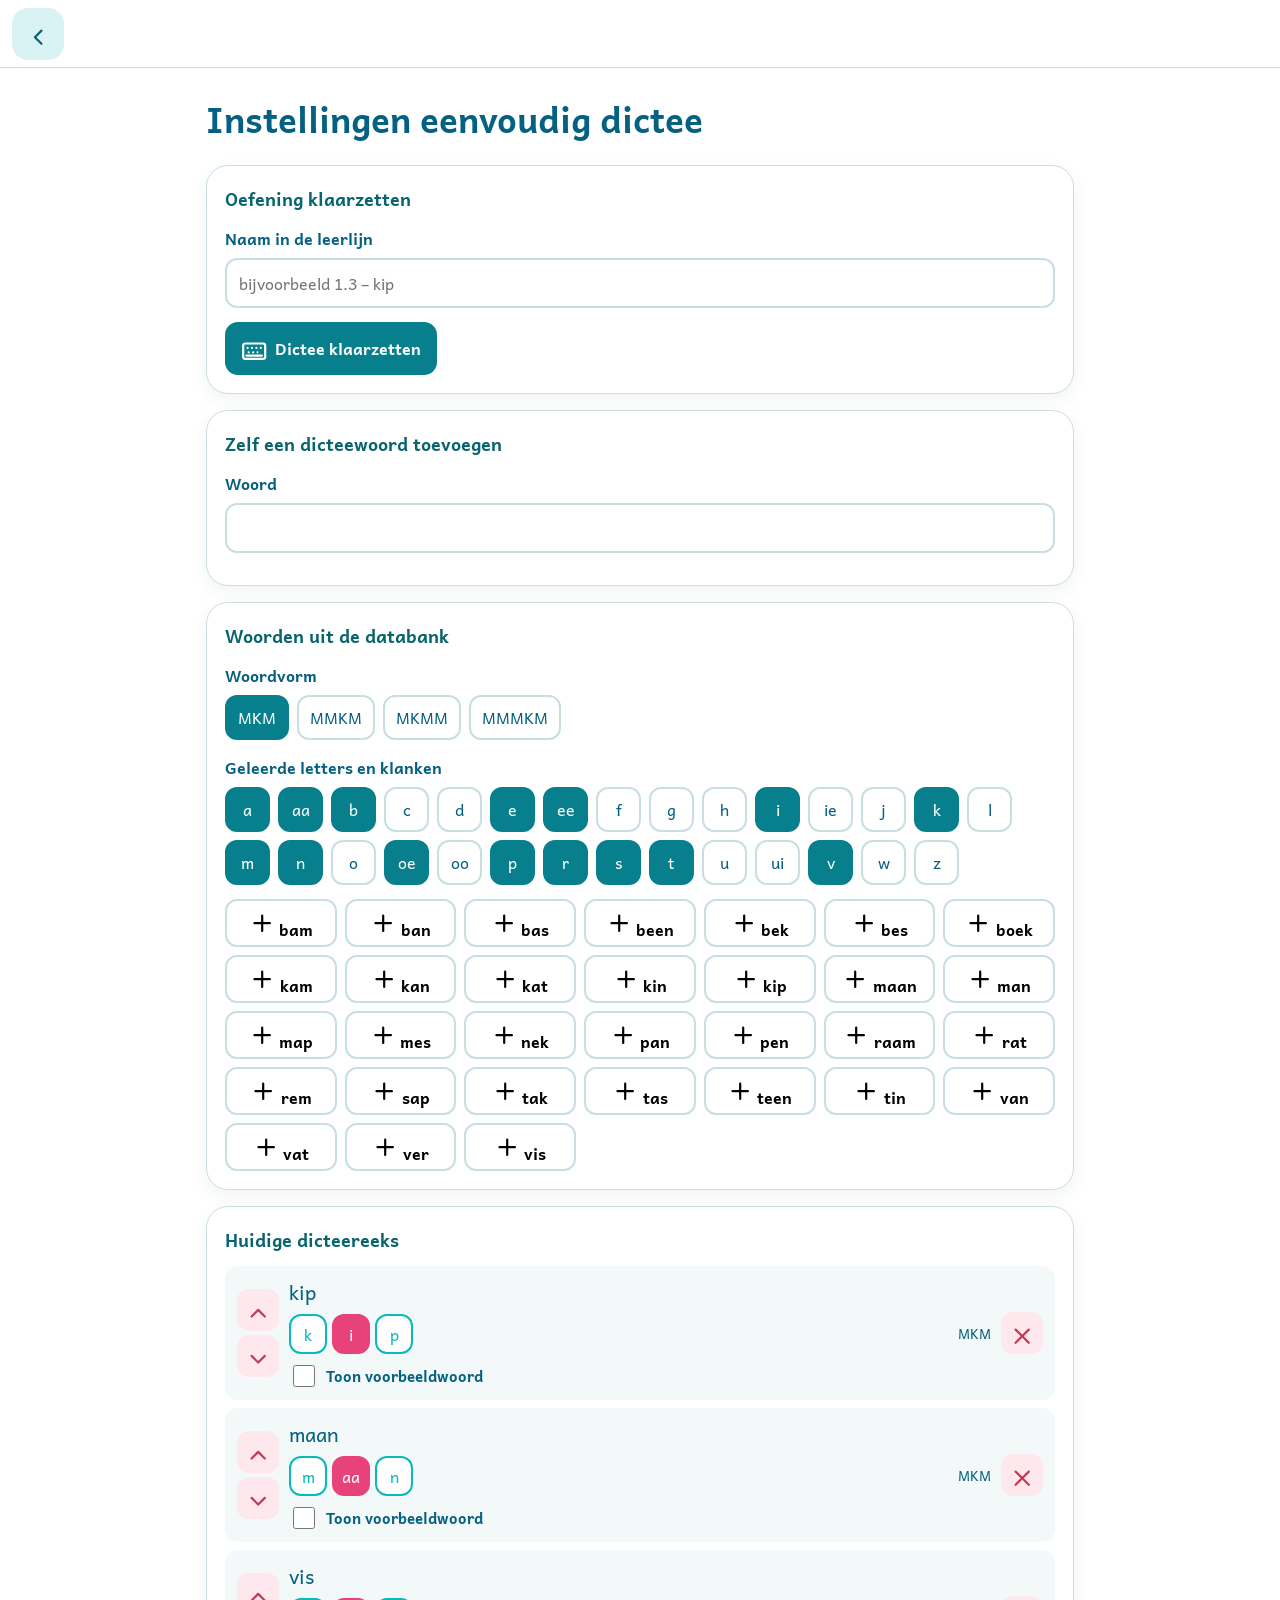
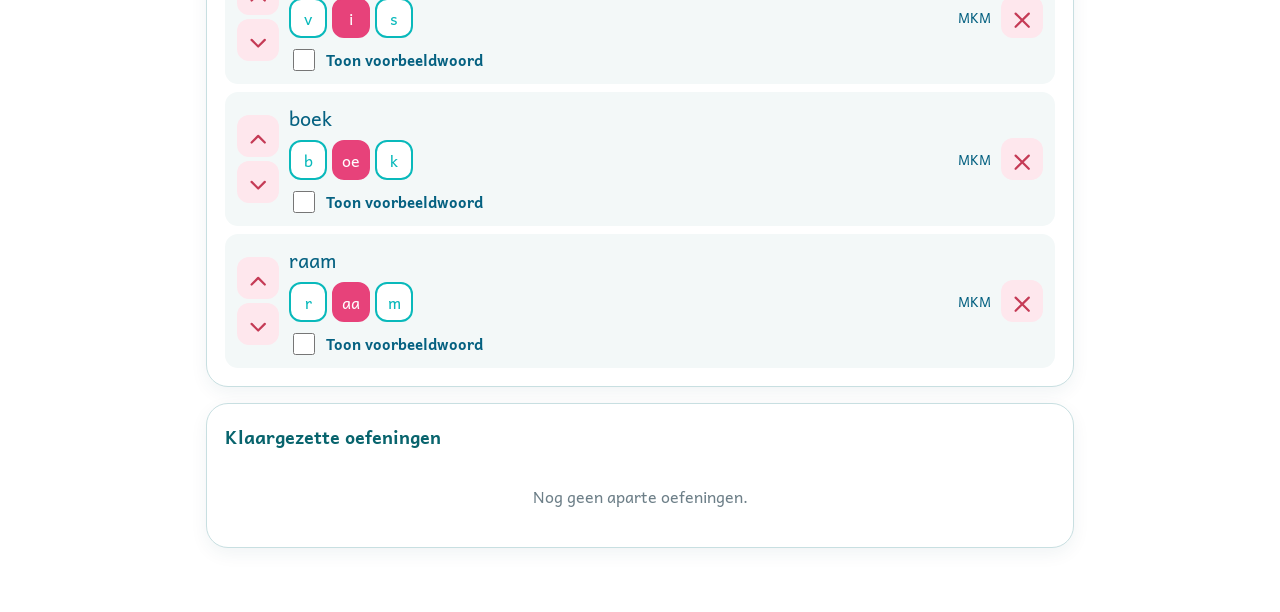
==== commit 4fb38766: "Adjust lines in dictation" ====
--- a/beheer/index.html
+++ b/beheer/index.html
@@ -12,7 +12,7 @@
       name="description"
       content="Mobiele dictee-oefeningen en digitaal klik-klakboekje voor NT2 Alfa."
     />
-    <link rel="stylesheet" href="../styles.css?v=4" />
+    <link rel="stylesheet" href="../styles.css?v=8" />
   </head>
   <body data-app="beheer">
     <svg class="svg-defs" aria-hidden="true">
@@ -72,6 +72,6 @@
 
     <main id="app" class="app-shell" aria-live="polite"></main>
     <script src="../data.js"></script>
-    <script src="../app.js?v=4"></script>
+    <script src="../app.js?v=7"></script>
   </body>
 </html>
--- a/styles.css
+++ b/styles.css
@@ -334,7 +334,7 @@
 .series-missing .chip {
   min-width: 38px;
   min-height: 38px;
-  padding: 5px 9px;
+  padding: 5px 7px;
   color: #09b9bb;
   border-color: #09b9bb;
 
@@ -675,6 +675,7 @@
 }
 .exercise-info span {
   color: #5c7280;
+
   font-size: 0.9rem;
 }
 .exercise-item .action {
@@ -833,7 +834,7 @@
 
   .slot {
     min-width: 38px;
-    padding: 2px 5px 1px;
+    padding: 2px 3px 1px;
     border-bottom-width: 2px;
     font-size: clamp(1.8rem, 8vw, 2.7rem);
   }
@@ -1111,4 +1112,40 @@
 /* Meer ruimte tussen het woord en het vinkje/kruisje met Opnieuw */
 .feedback {
   margin-top: 10px;
-}+}
+/* Letterplaatsen: elk woord blijft op één rij. app.js (fitWordSlots)
+   maakt de letters kleiner als een woord niet past. Marges en breedtes
+   staan in em, zodat ze mee krimpen met de letter. */
+.dictation > .word-slots,
+.full-view .dictation > .word-slots {
+  width: 100%;
+  max-width: 100%;
+  min-width: 0;
+  justify-self: stretch;
+  column-gap: clamp(18px, 5vw, 36px);
+  row-gap: 10px;
+}
+.word-group {
+  display: flex;
+  flex-wrap: nowrap;
+  align-items: flex-end;
+  gap: clamp(4px, 1.4vw, 10px);
+}
+/* Een korte zin: de letters van één woord dicht bij elkaar, zodat de
+   woorden duidelijk als groepjes te zien zijn. */
+.word-slots.sentence .word-group {
+  gap: clamp(2px, 0.5vw, 4px);
+}
+.word-slots .slot {
+  flex: 0 0 auto;
+  min-width: 1.00em;
+  padding: 0.06em 0.00em 0.04em;
+  white-space: pre;
+}
+
+/* Gegeven letters (niet in te vullen) krijgen geen onderlijning.
+   De lijn wordt doorzichtig in plaats van weggehaald, zodat alle
+   letters netjes op dezelfde hoogte blijven staan. */
+.word-slots .slot:not(.missing) {
+  border-bottom-color: transparent;
+}
